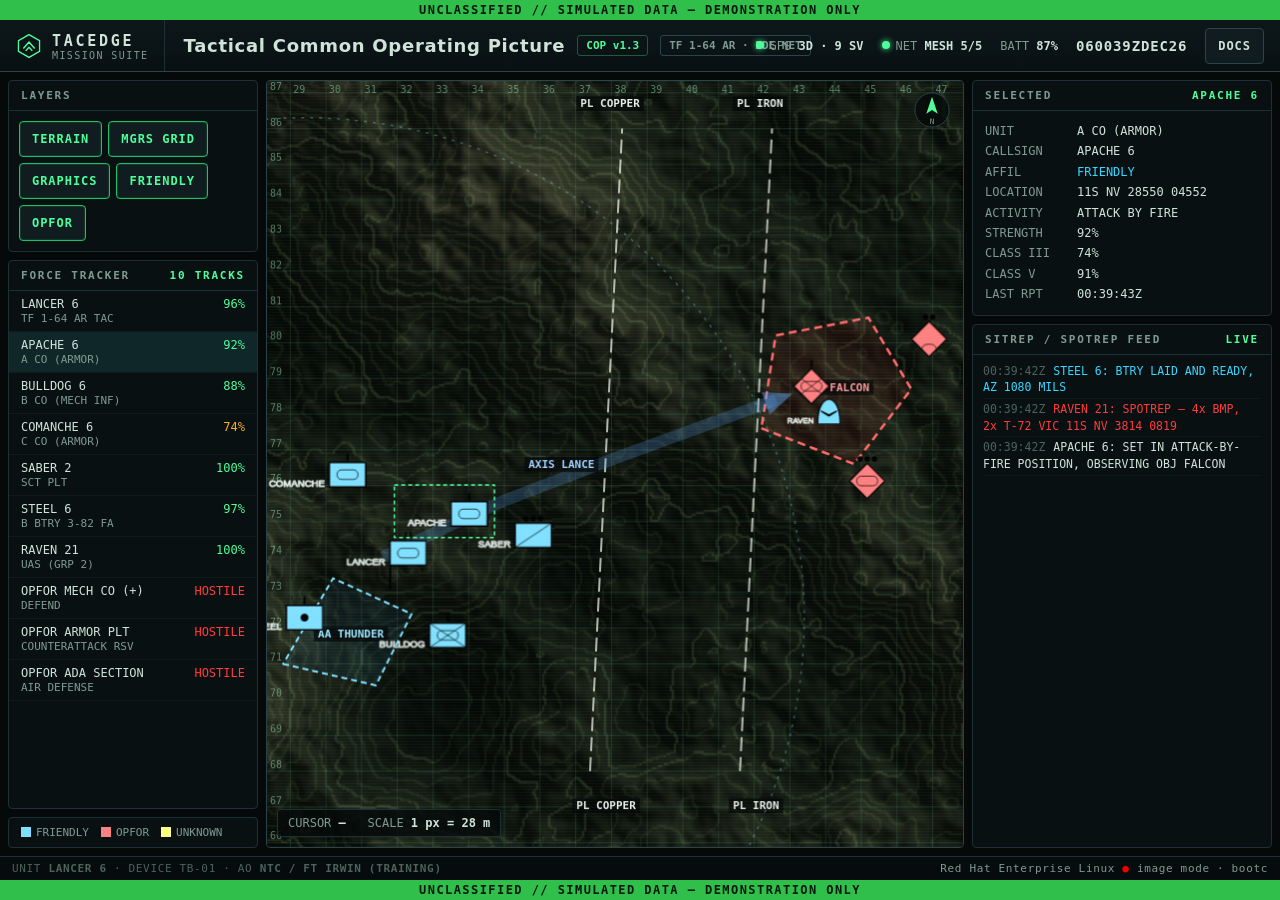
==== missions/cop/index.html @ f5fb70ee "TACEDGE mission suite: 5 mission apps + faulty build + standby, new controller UI, Field Docs (OKP) " ====
<!doctype html>
<html lang="en"><head><meta charset="utf-8"><meta name="viewport" content="width=device-width,initial-scale=1">
<title>TACEDGE — Tactical COP</title>
<link rel="stylesheet" href="../shared/tacedge.css">
<script src="../config.js" onerror="void 0"></script>
<script src="../shared/vendor/milsymbol.js"></script>
<script src="../shared/vendor/mgrs.min.js"></script>
<script src="../shared/tacedge.js"></script>
<style>
.cop{position:absolute;inset:0;display:grid;grid-template-columns:250px 1fr 300px;gap:8px;padding:8px}
.side{display:flex;flex-direction:column;gap:8px;min-height:0}
.map{position:relative;border:1px solid var(--line2);border-radius:4px;overflow:hidden;background:#070b0a}
.map canvas{position:absolute;inset:0;width:100%;height:100%}
.tools{position:absolute;left:10px;top:10px;display:flex;gap:6px;z-index:5}
.mapinfo{position:absolute;left:10px;bottom:10px;z-index:5;font:12px var(--mono);background:rgba(5,10,10,.82);border:1px solid var(--line);
  padding:6px 10px;border-radius:3px;color:var(--dim)} .mapinfo b{color:var(--ink)}
.north{position:absolute;right:12px;top:10px;z-index:5;width:38px;height:38px}
.units li{cursor:pointer} .units li.sel{background:#10272a}
.units .nm{color:var(--ink)} .units .st{font-size:11px}
.str{color:var(--grn)} .str.a{color:var(--amb)} .str.r{color:var(--red)}
.det{padding:10px 12px;font:12px/1.7 var(--mono)} .det .k{color:var(--dim);display:inline-block;width:92px}
#log{flex:1;min-height:0}
.legend{display:flex;gap:12px;padding:8px 12px;font:11px var(--mono);color:var(--dim)} .legend i{display:inline-block;width:10px;height:10px;margin-right:5px;vertical-align:-1px}
</style></head><body>
<script>
const body = TE.init({title:'Tactical Common Operating Picture', version: TE.mode==='degraded'?'COP v1.2':'COP v1.3', sub:'TF 1-64 AR · BDE NET', callsign:'LANCER 6'});
body.innerHTML = `
<div class="cop">
  <div class="side">
    <div class="panel"><h3>LAYERS</h3><div style="display:flex;flex-wrap:wrap;gap:6px;padding:10px" id="layers"></div></div>
    <div class="panel" style="flex:1;min-height:0;overflow:hidden"><h3>FORCE TRACKER <em id="ucount"></em></h3><ul class="list units" id="units"></ul></div>
    <div class="panel"><div class="legend"><span><i style="background:#80e0ff"></i>FRIENDLY</span><span><i style="background:#ff8080"></i>OPFOR</span><span><i style="background:#ffff80"></i>UNKNOWN</span></div></div>
  </div>
  <div class="map scan" id="map"><canvas id="tc"></canvas><canvas id="oc"></canvas>
    <svg class="north" viewBox="0 0 40 40"><circle cx="20" cy="20" r="18" fill="rgba(5,10,10,.8)" stroke="#2a4449"/><path d="M20 6l6 18-6-4-6 4z" fill="#4dff9a"/><text x="20" y="35" fill="#7f9a90" font-size="8" text-anchor="middle" font-family="monospace">N</text></svg>
    <div class="mapinfo" id="mi">CURSOR <b id="cur">—</b> &nbsp; SCALE <b id="scl"></b></div>
  </div>
  <div class="side">
    <div class="panel"><h3>SELECTED <em id="selid">—</em></h3><div class="det" id="det">Tap a unit symbol or a row in the force tracker.</div></div>
    <div class="panel" style="flex:1;min-height:0;display:flex;flex-direction:column"><h3>SITREP / SPOTREP FEED <em id="feed">LIVE</em></h3><div class="log" id="log"></div></div>
  </div>
</div>`;

const DEG = TE.mode==='degraded';
const R = TE.rng(4242), T = TE.Terrain(11);
const tc=document.getElementById('tc'), oc=document.getElementById('oc'), mapEl=document.getElementById('map');
const tx=tc.getContext('2d'), ox=oc.getContext('2d');
let W=0,H=0,DPR=1, view={cx:0,cy:0,mpp:20};
const L={terrain:true,grid:true,graphics:true,friendly:true,enemy:true};

// --- forces (meters from AO center; +y north) ---
const U=[
 {id:'HQ',cs:'LANCER 6',  nm:'TF 1-64 AR TAC',  sidc:'SFGPUCA---AF---', x:-8200,y:-3900, str:96, act:'C2 / TAC CP'},
 {id:'A', cs:'APACHE 6',  nm:'A CO (ARMOR)',     sidc:'SFGPUCA----E---', x:-6000,y:-1800, str:92, act:'ATTACK BY FIRE', path:[[-6000,-1800],[-3100,-600],[-900,700]]},
 {id:'B', cs:'BULLDOG 6', nm:'B CO (MECH INF)',  sidc:'SFGPUCIZ---E---', x:-6600,y:-5200, str:88, act:'MOVEMENT TO CONTACT', path:[[-6600,-5200],[-3800,-4300],[-1200,-3000]]},
 {id:'C', cs:'COMANCHE 6',nm:'C CO (ARMOR)',     sidc:'SFGPUCA----E---', x:-9400,y:-700,  str:74, act:'SUPPORT BY FIRE', path:[[-9400,-700],[-7600,400]]},
 {id:'S', cs:'SABER 2',   nm:'SCT PLT',          sidc:'SFGPUCR----D---', x:-4200,y:-2400, str:100,act:'SCREEN / OBSERVE', path:[[-4200,-2400],[-2000,-1600],[-2600,-200]]},
 {id:'F', cs:'STEEL 6',   nm:'B BTRY 3-82 FA',   sidc:'SFGPUCF----E---', x:-10600,y:-4700,str:97, act:'FIRES — READY'},
 {id:'U1',cs:'RAVEN 21',  nm:'UAS (GRP 2)',       sidc:'SFAPMFQ--------', x:-2000,y:200,  str:100,act:'ISR ORBIT OBJ FALCON', orbit:[1500,900,2600]},
 {id:'E1',cs:'',          nm:'OPFOR MECH CO (+)', sidc:'SHGPUCIZ---E---', x:3600,y:1800,  str:0, act:'DEFEND', hostile:1, drift:1},
 {id:'E2',cs:'',          nm:'OPFOR ARMOR PLT',   sidc:'SHGPUCA----D---', x:5200,y:-900,  str:0, act:'COUNTERATTACK RSV', hostile:1, drift:1},
 {id:'E3',cs:'',          nm:'OPFOR ADA SECTION', sidc:'SHGPUCD----C---', x:6900,y:3100,  str:0, act:'AIR DEFENSE', hostile:1},
 {id:'E4',cs:'',          nm:'OPFOR RECON',       sidc:'SHGPUCR----C---', x:1200,y:-2600, str:0, act:'OBSERVE', hostile:1, drift:1, hidden:1},
 {id:'X1',cs:'',          nm:'UNK VEHICLES (2)',  sidc:'SUGPUC-----B---', x:2600,y:4300,  str:0, act:'UNKNOWN', unk:1, hidden:1},
];
U.forEach(u=>{u.t=0; u.sx=u.x; u.sy=u.y;});
const PL=[{n:'PL COPPER',x:-2600},{n:'PL IRON',x:1600}];
const OBJ={n:'OBJ FALCON',pts:[[2200,600],[4800,-400],[6400,1700],[5200,3700],[2600,3200]]};
const AA ={n:'AA THUNDER',pts:[[-11200,-6000],[-8600,-6600],[-7600,-4600],[-9800,-3600]]};
const AXIS=[[-8400,-3000],[-5200,-1500],[-1800,-200],[2600,1400]];

let sel=null;
function resize(){
  const r=mapEl.getBoundingClientRect(); DPR=Math.min(window.devicePixelRatio||1,2); W=r.width; H=r.height;
  [tc,oc].forEach(c=>{c.width=W*DPR;c.height=H*DPR;});
  view.mpp = 19500/W; view.cx=-1900; view.cy=-400;
  tx.setTransform(DPR,0,0,DPR,0,0); ox.setTransform(DPR,0,0,DPR,0,0);
  drawTerrain(); document.getElementById('scl').textContent='1 px = '+Math.round(view.mpp)+' m';
}
const w2s=(x,y)=>[W/2+(x-view.cx)/view.mpp, H/2-(y-view.cy)/view.mpp];
const s2w=(sx,sy)=>[view.cx+(sx-W/2)*view.mpp, view.cy-(sy-H/2)*view.mpp];
function drawTerrain(){
  tx.clearRect(0,0,W,H);
  if(DEG){ // tiles failed: checkerboard + error
    for(let y=0;y<H;y+=64)for(let x=0;x<W;x+=64){tx.fillStyle=((x+y)/64)%2?'#0b1112':'#0e1517';tx.fillRect(x,y,64,64);}
    tx.fillStyle='#3a1a1a'; tx.font='600 13px monospace'; for(let y=32;y<H;y+=128)for(let x=32;x<W;x+=192) tx.fillText('TILE ERR 503',x,y);
    return; }
  if(L.terrain) T.render(tx,W,H,view,{scale:.5,palette:[[12,17,13],[22,28,20],[36,40,29],[52,52,38],[70,66,50]],tint:'rgba(0,20,10,.18)'});
}
function poly(pts,stroke,dash,fill,lw){ ox.beginPath(); pts.forEach((p,i)=>{const s=w2s(p[0],p[1]); i?ox.lineTo(s[0],s[1]):ox.moveTo(s[0],s[1]);}); ox.closePath();
  if(fill){ox.fillStyle=fill;ox.fill();} ox.setLineDash(dash||[]); ox.lineWidth=lw||2; ox.strokeStyle=stroke; ox.stroke(); ox.setLineDash([]); }
function label(t,x,y,c,bg){ ox.font='700 11px monospace'; const w=ox.measureText(t).width+8; if(bg){ox.fillStyle='rgba(4,8,8,.75)'; ox.fillRect(x-w/2,y-9,w,15);} ox.fillStyle=c; ox.textAlign='center'; ox.fillText(t,x,y+2); ox.textAlign='left'; }
function draw(){
  ox.clearRect(0,0,W,H);
  if(L.grid){ ox.lineWidth=1; ox.strokeStyle='rgba(120,200,160,.16)'; ox.font='10px monospace'; ox.fillStyle='rgba(150,220,180,.55)';
    const g=1000, [x0,y1]=s2w(0,0), [x1,y0]=s2w(W,H);
    for(let x=Math.ceil(x0/g)*g;x<x1;x+=g){const s=w2s(x,0)[0]; ox.beginPath(); ox.moveTo(s,0); ox.lineTo(s,H); ox.stroke(); ox.fillText(String(((Math.round(x/g)+40)%100+100)%100).padStart(2,'0'),s+3,12);}
    for(let y=Math.ceil(y0/g)*g;y<y1;y+=g){const s=w2s(0,y)[1]; ox.beginPath(); ox.moveTo(0,s); ox.lineTo(W,s); ox.stroke(); ox.fillText(String(((Math.round(y/g)+77)%100+100)%100).padStart(2,'0'),3,s-3);} }
  if(L.graphics){
    poly(AA.pts,'#80e0ff',[6,4],'rgba(80,180,255,.07)'); { const c=w2s(-9300,-5200); label(AA.n,c[0],c[1],'#9fe7ff',1); }
    poly(OBJ.pts,'#ff6b6b',[8,5],'rgba(255,60,60,.08)',2.5); { const c=w2s(4300,1700); label(OBJ.n,c[0],c[1],'#ff9a9a',1); }
    PL.forEach(p=>{ const a=w2s(p.x,-9000), b=w2s(p.x+900,9000); ox.setLineDash([14,6]); ox.lineWidth=2; ox.strokeStyle='rgba(235,240,230,.75)';
      ox.beginPath(); ox.moveTo(a[0],a[1]); ox.lineTo(b[0],b[1]); ox.stroke(); ox.setLineDash([]); label(p.n,(a[0]+b[0])/2+4,24,'#e8efe6',1); label(p.n,(a[0]+b[0])/2,H-40,'#e8efe6',1); });
    // axis of advance
    ox.lineWidth=12; ox.strokeStyle='rgba(90,170,255,.22)'; ox.lineJoin='round'; ox.beginPath(); AXIS.forEach((p,i)=>{const s=w2s(p[0],p[1]); i?ox.lineTo(s[0],s[1]):ox.moveTo(s[0],s[1]);}); ox.stroke();
    const e=w2s(...AXIS[3]), f=w2s(...AXIS[2]), ang=Math.atan2(e[1]-f[1],e[0]-f[0]);
    ox.fillStyle='rgba(90,170,255,.45)'; ox.beginPath(); ox.moveTo(e[0]+Math.cos(ang)*18,e[1]+Math.sin(ang)*18); ox.lineTo(e[0]+Math.cos(ang+2.3)*16,e[1]+Math.sin(ang+2.3)*16); ox.lineTo(e[0]+Math.cos(ang-2.3)*16,e[1]+Math.sin(ang-2.3)*16); ox.fill();
    { const m=w2s(-3400,-850); label('AXIS LANCE',m[0],m[1]-14,'#9fd0ff',1); }
    // fires range ring
    const fb=U.find(u=>u.id==='F'), c=w2s(fb.x,fb.y); ox.setLineDash([3,6]); ox.strokeStyle='rgba(128,224,255,.35)'; ox.lineWidth=1.5;
    ox.beginPath(); ox.arc(c[0],c[1],14000/view.mpp,0,7); ox.stroke(); ox.setLineDash([]);
  }
  // units
  const now=performance.now()/1000;
  U.forEach(u=>{
    if(u.hidden) return; if(u.hostile||u.unk){ if(!L.enemy) return; } else if(!L.friendly) return;
    const s=w2s(u.x,u.y); const sy=TE.sym(u.sidc,u.sidc[2]==='A'?20:24,{uniqueDesignation:u.cs?u.cs.split(' ')[0]:'' });
    if(u.flash && now-u.flash<6 && Math.floor(now*2)%2){ ox.strokeStyle='#ffe14a'; ox.lineWidth=2; ox.beginPath(); ox.arc(s[0],s[1],26,0,7); ox.stroke(); }
    if(sel===u){ ox.strokeStyle='#4dff9a'; ox.lineWidth=1.5; ox.setLineDash([4,3]); ox.strokeRect(s[0]-sy.a.x-6,s[1]-sy.a.y-6,sy.sz.width+12,sy.sz.height+12); ox.setLineDash([]); }
    // track history
    if(u.hist&&u.hist.length>1){ ox.strokeStyle=u.hostile?'rgba(255,120,120,.35)':'rgba(128,224,255,.35)'; ox.lineWidth=1.5; ox.beginPath();
      u.hist.forEach((p,i)=>{const q=w2s(p[0],p[1]); i?ox.lineTo(q[0],q[1]):ox.moveTo(q[0],q[1]);}); ox.stroke(); }
    ox.drawImage(sy.c,s[0]-sy.a.x,s[1]-sy.a.y);
    u.sx=s[0]; u.sy=s[1];
  });
}
// --- simulation ---
function step(dt){
  if(DEG) return;
  U.forEach(u=>{
    u.hist=u.hist||[];
    if(u.path){ u.t=Math.min(1,u.t+dt/600); const n=u.path.length-1, k=Math.min(n-1,Math.floor(u.t*n)), f=u.t*n-k, a=u.path[k], b=u.path[k+1];
      u.x=TE.lerp(a[0],b[0],f); u.y=TE.lerp(a[1],b[1],f); }
    else if(u.orbit){ const a=performance.now()/1000/25; u.x=u.orbit[0]+Math.cos(a)*u.orbit[2]; u.y=u.orbit[1]+Math.sin(a)*u.orbit[2]*.6; }
    else if(u.drift){ u.x+=(R()-.5)*14; u.y+=(R()-.5)*14; }
    if(!u.hlast||performance.now()-u.hlast>4000){ u.hist.push([u.x,u.y]); if(u.hist.length>14) u.hist.shift(); u.hlast=performance.now(); }
  });
}
let last=performance.now(); function loop(t){ const dt=TE.clamp((t-last)/1000,0,.1); last=t; step(dt); draw(); requestAnimationFrame(loop); }

// --- panels ---
const ul=document.getElementById('units');
function strCls(v){return v>=85?'':v>=70?'a':'r';}
function renderUnits(){
  ul.innerHTML=''; const vis=U.filter(u=>!u.hidden);
  document.getElementById('ucount').textContent=vis.length+' TRACKS';
  vis.forEach(u=>{ const li=document.createElement('li'); if(sel===u) li.className='sel';
    li.innerHTML='<span><span class="nm">'+(u.cs||u.nm)+'</span><br><span class="k st">'+(u.cs?u.nm:u.act)+'</span></span>'+
      (u.hostile?'<span class="str r">HOSTILE</span>':u.unk?'<span class="str a">UNK</span>':'<span class="str '+strCls(u.str)+'">'+u.str+'%</span>');
    li.onclick=()=>select(u); ul.appendChild(li); });
}
function select(u){ sel=u; document.getElementById('selid').textContent=u.cs||u.id; renderDet(); renderUnits(); }
function renderDet(){ if(!sel) return; const u=sel;
  document.getElementById('det').innerHTML=
    '<div><span class="k">UNIT</span>'+u.nm+'</div>'+(u.cs?'<div><span class="k">CALLSIGN</span>'+u.cs+'</div>':'')+
    '<div><span class="k">AFFIL</span>'+(u.hostile?'<span style="color:var(--red)">HOSTILE (OPFOR)</span>':u.unk?'<span style="color:var(--yel)">UNKNOWN</span>':'<span style="color:var(--cyn)">FRIENDLY</span>')+'</div>'+
    '<div><span class="k">LOCATION</span>'+TE.mgrs(u.x,u.y)+'</div>'+
    '<div><span class="k">ACTIVITY</span>'+u.act+'</div>'+
    (u.hostile||u.unk?'<div><span class="k">SOURCE</span>'+(u.id==='E3'?'ELINT / SIGINT':'UAS EO/IR · SCT PLT')+'</div><div><span class="k">CONFIDENCE</span>'+(u.unk?'LOW':'HIGH')+'</div>':
     '<div><span class="k">STRENGTH</span>'+u.str+'%</div><div><span class="k">CLASS III</span>'+(60+((u.str*7)%35))+'%</div><div><span class="k">CLASS V</span>'+(55+((u.str*3)%40))+'%</div>')+
    '<div><span class="k">LAST RPT</span>'+(DEG?'47 MIN AGO':TE.hms())+'</div>';
}
setInterval(renderDet,2000);
oc.addEventListener('pointerdown',e=>{ const r=oc.getBoundingClientRect(), x=e.clientX-r.left, y=e.clientY-r.top;
  let best=null,bd=30; U.forEach(u=>{ if(u.hidden||u.sx==null) return; const d=Math.hypot(u.sx-x,u.sy-y); if(d<bd){bd=d;best=u;} }); if(best) select(best); });
oc.addEventListener('pointermove',e=>{ const r=oc.getBoundingClientRect(); const w=s2w(e.clientX-r.left,e.clientY-r.top); document.getElementById('cur').textContent=TE.mgrs(w[0],w[1]); });

const lay=document.getElementById('layers');
[['terrain','TERRAIN'],['grid','MGRS GRID'],['graphics','GRAPHICS'],['friendly','FRIENDLY'],['enemy','OPFOR']].forEach(([k,n])=>{
  const b=document.createElement('button'); b.className='te-btn on'; b.textContent=n;
  b.onclick=()=>{ L[k]=!L[k]; b.classList.toggle('on',L[k]); if(k==='terrain') drawTerrain(); }; lay.appendChild(b); });

const log=document.getElementById('log');
const msgs=[
 ['APACHE 6: SET IN ATTACK-BY-FIRE POSITION, OBSERVING OBJ FALCON',''],
 ['RAVEN 21: SPOTREP — 4x BMP, 2x T-72 VIC '+TE.mgrs(3600,1800,4),'r'],
 ['STEEL 6: BTRY LAID AND READY, AZ 1080 MILS','c'],
 ['BULLDOG 6: CROSSING PL COPPER','g'],
 ['SABER 2: OBSERVED DISMOUNTED OP ON HILL 781','w'],
 ['LANCER 6: ALL ELEMENTS REPORT LACE NLT 1830Z',''],
 ['RAVEN 21: ADA RADAR EMITTING VIC OBJ FALCON — ACTIVATING STANDOFF','r'],
 ['COMANCHE 6: 2 VEHICLES NMC, CLASS IX REQ SUBMITTED','w'],
 ['BDE: FRAGO 3 RECEIVED — AXIS LANCE REMAINS PRIORITY','c'],
];
let mi=0;
if(DEG){
  TE.degradedBanner(mapEl,'DATA FEED STALE — LAST UPDATE 47 MIN AGO','MAP TILE SERVICE: CONNECTION REFUSED · TRACK FEED: CONFIG ERROR (feed.endpoint)');
  document.getElementById('feed').textContent='OFFLINE'; document.getElementById('feed').style.color='var(--red)';
  ['ERR feed.endpoint unresolved — check mission config','ERR tile cache: 0 of 412 tiles loaded','WARN tracks frozen at last known position','ERR SITREP queue stalled (47 min)'].forEach(m=>TE.log(log,m,'r'));
} else {
  const push=()=>{ const m=msgs[mi++%msgs.length]; TE.log(log,m[0],m[1]);
    if(mi===4){ const e=U.find(u=>u.id==='E4'); e.hidden=0; e.flash=performance.now()/1000; TE.log(log,'SABER 2: NEW CONTACT — OPFOR RECON VIC '+TE.mgrs(e.x,e.y,4),'r'); renderUnits(); }
    if(mi===8){ const e=U.find(u=>u.id==='X1'); e.hidden=0; e.flash=performance.now()/1000; TE.log(log,'RAVEN 21: UNK VEHICLES MOVING SOUTH — REQ ID','w'); renderUnits(); } };
  for(let i=0;i<3;i++) push(); setInterval(push,6500);
}
window.addEventListener('resize',resize); resize(); renderUnits(); select(U[1]); requestAnimationFrame(loop);
</script></body></html>
---- missions/shared/tacedge.css ----
/* TACEDGE Mission Suite — shared field-display styling (offline, no external fonts) */
:root{
  --bg:#05090a; --bg2:#0a1113; --panel:#0c1517; --panel2:#101c1f; --line:#1d3034; --line2:#2a4449;
  --ink:#cfe3d8; --dim:#7f9a90; --faint:#4c625b;
  --grn:#4dff9a; --grn2:#1fbf6a; --amb:#ffb020; --red:#ff3b3b; --cyn:#38d6ff; --blu:#5aa2ff; --yel:#ffe14a;
  --unc:#2fbf4a;
  --mono:"DejaVu Sans Mono","Liberation Mono","Noto Sans Mono",Menlo,Consolas,monospace;
  --sans:"Red Hat Text","Noto Sans","DejaVu Sans","Liberation Sans",system-ui,sans-serif;
}
*{box-sizing:border-box}
html,body{margin:0;height:100%;background:var(--bg);color:var(--ink);font-family:var(--sans);overflow:hidden;
  -webkit-user-select:none;user-select:none;cursor:default}
.te-root{position:fixed;inset:0;display:grid;grid-template-rows:auto auto 1fr auto auto}
.te-class{background:var(--unc);color:#00170a;font:700 12px/20px var(--mono);text-align:center;letter-spacing:.12em;height:20px}
.te-class.deg{background:var(--amb)}
.te-head{display:flex;align-items:stretch;height:52px;background:linear-gradient(#0d1719,#081012);border-bottom:1px solid var(--line2)}
.te-brand{display:flex;align-items:center;gap:10px;padding:0 16px;border-right:1px solid var(--line)}
.te-brand svg{width:26px;height:26px}
.te-brand b{font:700 15px var(--mono);letter-spacing:.18em;color:var(--ink)}
.te-brand small{display:block;font:10px var(--mono);color:var(--dim);letter-spacing:.14em}
.te-title{display:flex;align-items:center;gap:12px;padding:0 18px;flex:1;min-width:0}
.te-title h1{margin:0;font:600 18px var(--sans);letter-spacing:.04em;white-space:nowrap}
.te-chip{font:600 11px var(--mono);padding:3px 8px;border:1px solid var(--line2);border-radius:3px;color:var(--dim);white-space:nowrap}
.te-chip.ok{color:var(--grn);border-color:#1f5a3a}
.te-chip.warn{color:var(--amb);border-color:#6a4a10}
.te-chip.bad{color:var(--red);border-color:#6a1a1a}
.te-stat{display:flex;align-items:center;gap:18px;padding:0 16px;font:12px var(--mono);color:var(--dim)}
.te-stat span b{color:var(--ink);font-weight:600}
.te-dot{display:inline-block;width:8px;height:8px;border-radius:50%;background:var(--grn);box-shadow:0 0 6px var(--grn);margin-right:6px;vertical-align:1px}
.te-dot.amb{background:var(--amb);box-shadow:0 0 6px var(--amb)}
.te-dot.red{background:var(--red);box-shadow:0 0 6px var(--red)}
.te-btn{appearance:none;border:1px solid var(--line2);background:var(--panel2);color:var(--ink);font:600 12px var(--mono);
  letter-spacing:.08em;padding:8px 12px;border-radius:4px;cursor:pointer;min-height:36px}
.te-btn:active{transform:translateY(1px)}
.te-btn.on{border-color:var(--grn2);color:var(--grn);box-shadow:inset 0 0 0 1px #0f3a24}
.te-clock{font:600 14px var(--mono);color:var(--ink);letter-spacing:.06em}
.te-body{position:relative;min-height:0}
.te-foot{display:flex;justify-content:space-between;align-items:center;height:24px;padding:0 12px;background:#060c0d;border-top:1px solid var(--line);
  font:11px var(--mono);color:var(--faint);letter-spacing:.06em}
.te-foot .rh{color:var(--dim)} .te-foot .rh i{font-style:normal;color:#ee0000}
.panel{background:rgba(10,18,20,.92);border:1px solid var(--line);border-radius:4px}
.panel h3{margin:0;padding:8px 12px;font:700 11px var(--mono);letter-spacing:.16em;color:var(--dim);border-bottom:1px solid var(--line);
  display:flex;justify-content:space-between;align-items:center}
.panel h3 em{font-style:normal;color:var(--grn)}
.mono{font-family:var(--mono)}
.list{margin:0;padding:0;list-style:none;font:12px var(--mono)}
.list li{display:flex;justify-content:space-between;gap:8px;padding:6px 12px;border-bottom:1px solid #0f1b1d}
.list li .k{color:var(--dim)}
.log{font:11.5px/1.45 var(--mono);padding:6px 10px;overflow:hidden}
.log div{padding:2px 0;animation:te-in .5s ease;border-bottom:1px solid #0e191b}
.log .t{color:var(--faint);margin-right:8px}
.log .w{color:var(--amb)} .log .r{color:var(--red)} .log .g{color:var(--grn)} .log .c{color:var(--cyn)}
@keyframes te-in{from{opacity:0;transform:translateX(-6px)}to{opacity:1;transform:none}}
.bar{height:6px;background:#132226;border-radius:3px;overflow:hidden}
.bar i{display:block;height:100%;background:var(--grn2)}
.bar i.a{background:var(--amb)} .bar i.r{background:var(--red)}
.blink{animation:te-blink 1s steps(2) infinite}
@keyframes te-blink{50%{opacity:.25}}
.scan:after{content:"";position:absolute;inset:0;pointer-events:none;
  background:repeating-linear-gradient(0deg,rgba(255,255,255,.025) 0 1px,transparent 1px 3px)}
/* degraded mode */
.te-degr{position:absolute;left:50%;top:18px;transform:translateX(-50%);z-index:40;background:rgba(60,8,8,.92);border:1px solid var(--red);
  color:#ffd6d6;font:700 14px var(--mono);letter-spacing:.1em;padding:10px 18px;border-radius:4px;text-align:center;box-shadow:0 0 30px rgba(255,0,0,.25)}
.te-degr small{display:block;font:600 11px var(--mono);color:#ff9a9a;margin-top:4px;letter-spacing:.06em}
/* docs overlay */
.te-docs{position:fixed;inset:20px;z-index:100;display:none;flex-direction:column;background:#0b0f10;border:1px solid var(--line2);border-radius:6px;
  box-shadow:0 20px 80px rgba(0,0,0,.7)}
.te-docs.open{display:flex}
.te-docs header{display:flex;justify-content:space-between;align-items:center;padding:8px 10px 8px 14px;border-bottom:1px solid var(--line);
  font:700 12px var(--mono);letter-spacing:.14em;color:var(--dim)}
.te-docs iframe{flex:1;border:0;background:#fff;border-radius:0 0 6px 6px}
.te-docs .miss{flex:1;display:none;align-items:center;justify-content:center;flex-direction:column;gap:10px;font:14px var(--mono);color:var(--dim);text-align:center;padding:30px}
.te-docs .miss b{color:var(--amb);font-size:16px;letter-spacing:.1em}
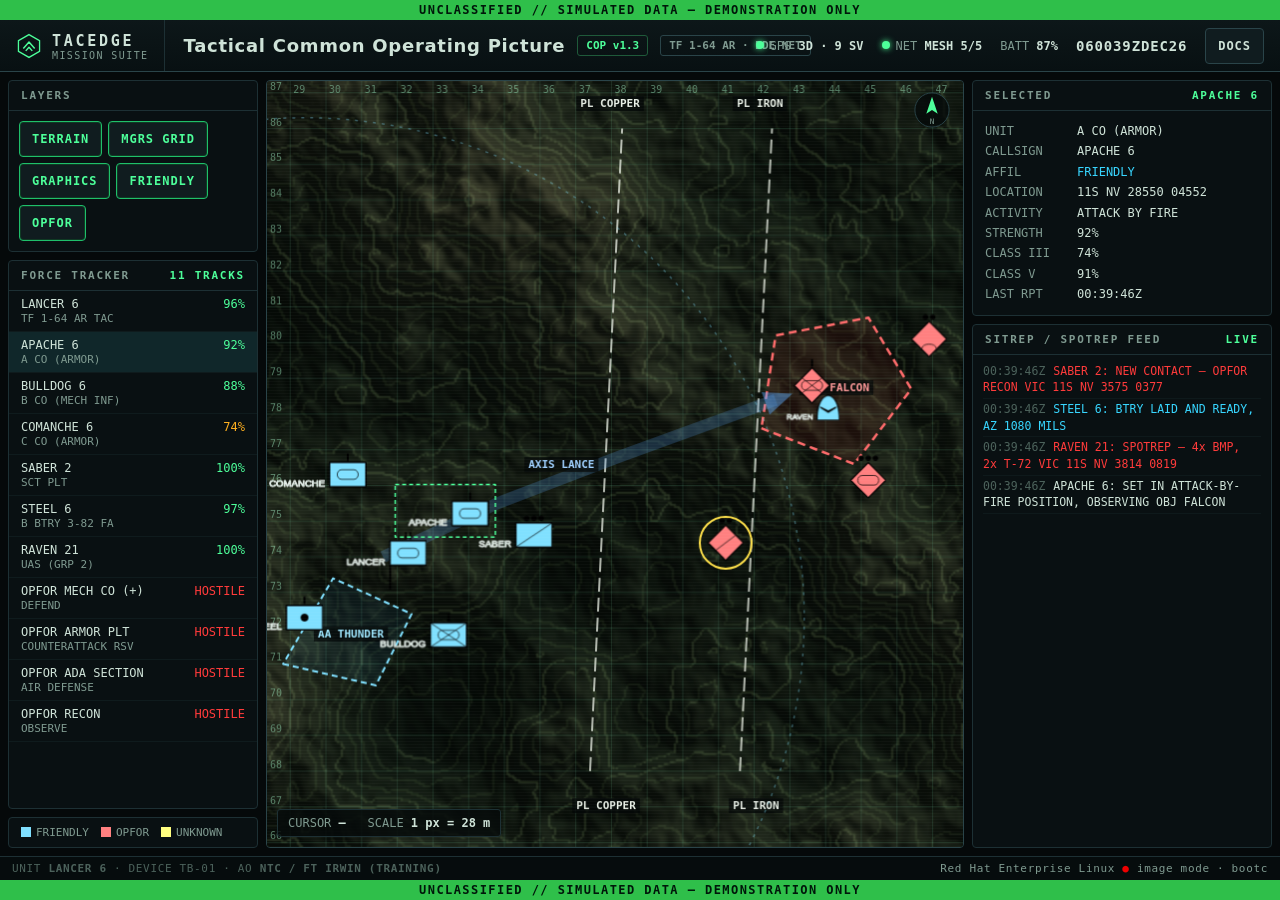
==== commit f05e8ad8: "Booth pacing: faster COP motion and feed, ISR capped at 30 fps COP units advance ~3x faster and loop" ====
--- a/missions/cop/index.html
+++ b/missions/cop/index.html
@@ -129,11 +129,11 @@
   if(DEG) return;
   U.forEach(u=>{
     u.hist=u.hist||[];
-    if(u.path){ u.t=Math.min(1,u.t+dt/600); const n=u.path.length-1, k=Math.min(n-1,Math.floor(u.t*n)), f=u.t*n-k, a=u.path[k], b=u.path[k+1];
+    if(u.path){ u.t+=dt/200; if(u.t>=1){ u.t=0; u.hist=[]; } const n=u.path.length-1, k=Math.min(n-1,Math.floor(u.t*n)), f=u.t*n-k, a=u.path[k], b=u.path[k+1];
       u.x=TE.lerp(a[0],b[0],f); u.y=TE.lerp(a[1],b[1],f); }
-    else if(u.orbit){ const a=performance.now()/1000/25; u.x=u.orbit[0]+Math.cos(a)*u.orbit[2]; u.y=u.orbit[1]+Math.sin(a)*u.orbit[2]*.6; }
-    else if(u.drift){ u.x+=(R()-.5)*14; u.y+=(R()-.5)*14; }
-    if(!u.hlast||performance.now()-u.hlast>4000){ u.hist.push([u.x,u.y]); if(u.hist.length>14) u.hist.shift(); u.hlast=performance.now(); }
+    else if(u.orbit){ const a=performance.now()/1000/12; u.x=u.orbit[0]+Math.cos(a)*u.orbit[2]; u.y=u.orbit[1]+Math.sin(a)*u.orbit[2]*.6; }
+    else if(u.drift){ u.x+=(R()-.5)*10+dt*6; u.y+=(R()-.5)*10; }
+    if(!u.hlast||performance.now()-u.hlast>2000){ u.hist.push([u.x,u.y]); if(u.hist.length>14) u.hist.shift(); u.hlast=performance.now(); }
   });
 }
 let last=performance.now(); function loop(t){ const dt=TE.clamp((t-last)/1000,0,.1); last=t; step(dt); draw(); requestAnimationFrame(loop); }
@@ -189,9 +189,9 @@
   ['ERR feed.endpoint unresolved — check mission config','ERR tile cache: 0 of 412 tiles loaded','WARN tracks frozen at last known position','ERR SITREP queue stalled (47 min)'].forEach(m=>TE.log(log,m,'r'));
 } else {
   const push=()=>{ const m=msgs[mi++%msgs.length]; TE.log(log,m[0],m[1]);
-    if(mi===4){ const e=U.find(u=>u.id==='E4'); e.hidden=0; e.flash=performance.now()/1000; TE.log(log,'SABER 2: NEW CONTACT — OPFOR RECON VIC '+TE.mgrs(e.x,e.y,4),'r'); renderUnits(); }
-    if(mi===8){ const e=U.find(u=>u.id==='X1'); e.hidden=0; e.flash=performance.now()/1000; TE.log(log,'RAVEN 21: UNK VEHICLES MOVING SOUTH — REQ ID','w'); renderUnits(); } };
-  for(let i=0;i<3;i++) push(); setInterval(push,6500);
+    if(mi===3){ const e=U.find(u=>u.id==='E4'); e.hidden=0; e.flash=performance.now()/1000; TE.log(log,'SABER 2: NEW CONTACT — OPFOR RECON VIC '+TE.mgrs(e.x,e.y,4),'r'); renderUnits(); }
+    if(mi===6){ const e=U.find(u=>u.id==='X1'); e.hidden=0; e.flash=performance.now()/1000; TE.log(log,'RAVEN 21: UNK VEHICLES MOVING SOUTH — REQ ID','w'); renderUnits(); } };
+  for(let i=0;i<3;i++) push(); setInterval(push,4000);
 }
 window.addEventListener('resize',resize); resize(); renderUnits(); select(U[1]); requestAnimationFrame(loop);
 </script></body></html>
